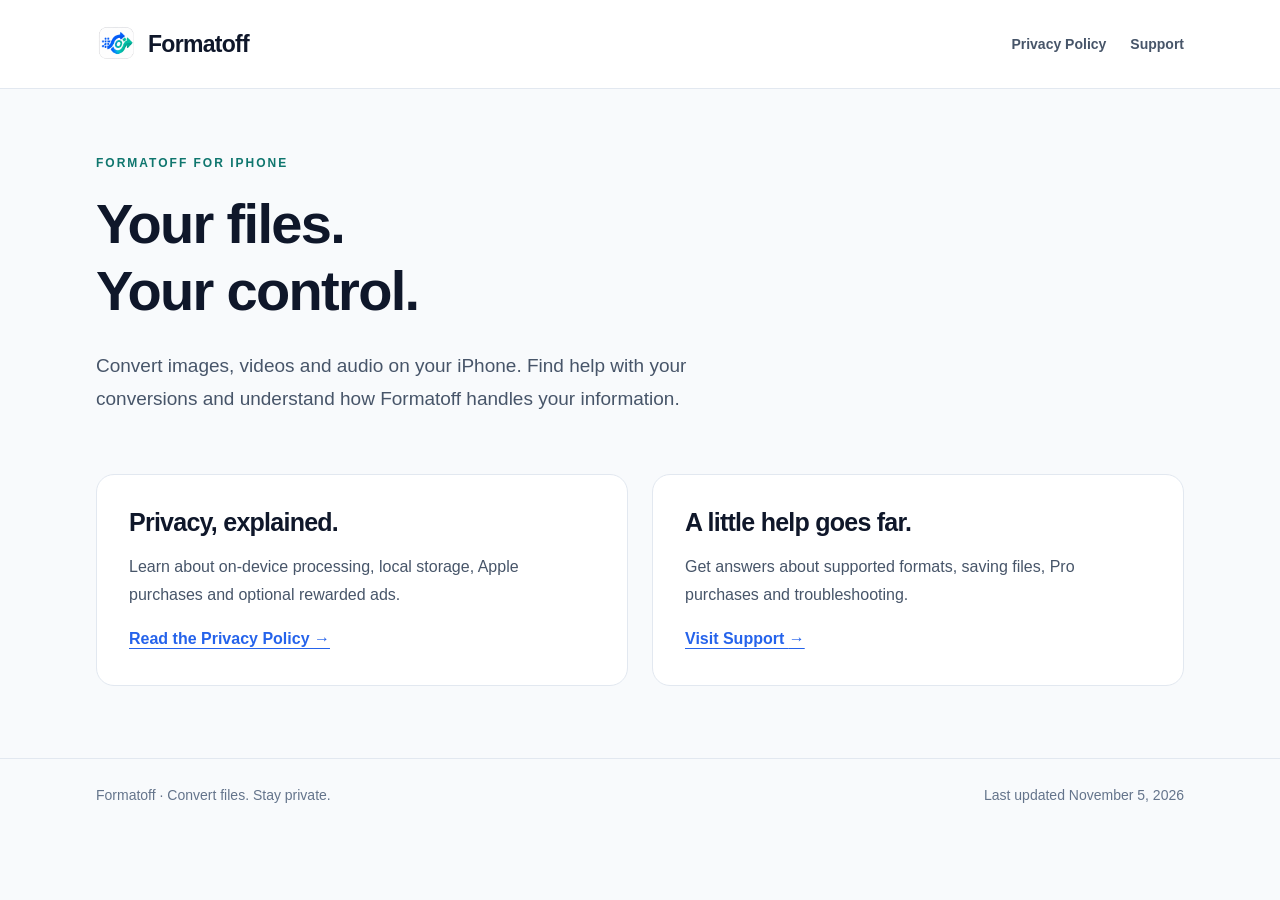
==== index.html @ ad2d810e "first commit" ====
<!doctype html>
<html lang="en">
<head>
<meta charset="utf-8">
<meta name="viewport" content="width=device-width, initial-scale=1">
<meta name="description" content="Privacy information and support for Formatoff, the on-device file converter for iPhone.">
<meta name="theme-color" content="#2563EB">
<title>Privacy & Support · Formatoff</title>
<link rel="icon" type="image/png" href="assets/logo.png">
<link rel="stylesheet" href="assets/styles.css">
</head>
<body>
<a class="skip" href="#main">Skip to content</a>
<header class="site-header"><div class="container header-inner">
<a class="brand" href="./" aria-label="Formatoff home"><img src="assets/logo.png" width="40" height="40" alt="">Formatoff</a>
<nav aria-label="Main navigation"><a href="privacy/">Privacy Policy</a><a href="support/">Support</a></nav>
</div></header>
<main id="main" class="container home">
<div class="hero"><p class="eyebrow">Formatoff for iPhone</p><h1>Your files.<br>Your control.</h1><p class="intro">Convert images, videos and audio on your iPhone. Find help with your conversions and understand how Formatoff handles your information.</p></div>
<div class="grid"><section class="card"><h2>Privacy, explained.</h2><p>Learn about on-device processing, local storage, Apple purchases and optional rewarded ads.</p><a class="card-link" href="privacy/">Read the Privacy Policy <span aria-hidden="true">→</span></a></section>
<section class="card"><h2>A little help goes far.</h2><p>Get answers about supported formats, saving files, Pro purchases and troubleshooting.</p><a class="card-link" href="support/">Visit Support <span aria-hidden="true">→</span></a></section></div></main>
<footer class="site-footer"><div class="container footer-inner"><p>Formatoff · Convert files. Stay private.</p><p>Last updated <time datetime="2026-11-05">November 5, 2026</time></p></div></footer>
</body></html>
---- assets/styles.css ----
*{box-sizing:border-box}html{color-scheme:light;scroll-padding-top:24px}body{margin:0;background:#F8FAFC;color:#0F172A;font:16px/1.75 -apple-system,BlinkMacSystemFont,"Segoe UI",sans-serif}a{color:#2563EB;text-underline-offset:4px}a:hover{text-decoration-thickness:2px}a:focus-visible,summary:focus-visible{outline:3px solid #2563EB;outline-offset:5px;border-radius:4px}.skip{position:absolute;top:-100px;left:16px;background:white;padding:8px 16px;z-index:10}.skip:focus{top:8px}.container{width:min(1088px,calc(100% - 48px));margin:auto}.site-header{background:#FFFFFF;border-bottom:1px solid #E2E8F0}.header-inner{display:flex;justify-content:space-between;align-items:center;gap:24px;padding:24px 0}.brand{display:inline-flex;align-items:center;gap:12px;font-size:23px;font-weight:750;letter-spacing:-.7px;color:#0F172A;text-decoration:none}.brand img{width:40px;height:40px;object-fit:contain}nav{display:flex;gap:24px;flex-wrap:wrap}nav a{font-size:14px;font-weight:600;color:#475569;text-decoration:none}nav a[aria-current=page]{color:#2563EB;text-decoration:underline}.hero{padding:64px 0 40px}.eyebrow{font-size:12px;font-weight:750;letter-spacing:2px;text-transform:uppercase;color:#0F766E;margin:0 0 16px}h1,h2,h3{line-height:1.2;letter-spacing:-.03em}h1{font-size:clamp(36px,6vw,56px);margin:0 0 24px}h2{font-size:25px;margin:0 0 16px}h3{font-size:19px}.intro{max-width:680px;font-size:19px;color:#475569}.meta,.muted{color:#64748B;font-size:14px}.grid{display:grid;grid-template-columns:repeat(2,minmax(0,1fr));gap:24px}.card,.document{background:#FFFFFF;border:1px solid #E2E8F0;border-radius:18px;padding:32px}.card p{color:#475569}.card-link{display:inline-block;font-weight:650}.document{max-width:800px;margin:0 auto 48px}.document section+section{border-top:1px solid #E2E8F0;padding-top:32px;margin-top:32px}.document p{margin:0 0 16px}.document p:last-child{margin-bottom:0}li+li{margin-top:8px}ul,ol{padding-left:24px}.notice{padding:20px 24px;background:#EFF6FF;border-left:3px solid #2563EB;border-radius:0 12px 12px 0;margin:24px 0;color:#1E3A8A}.toc{display:flex;gap:8px 20px;flex-wrap:wrap;margin:24px 0 32px;font-size:14px}.button{display:inline-block;background:#2563EB;color:#FFFFFF;padding:12px 20px;border-radius:12px;text-decoration:none;font-weight:650}.email{overflow-wrap:anywhere}details{border-top:1px solid #E2E8F0;padding:20px 0}details:last-child{padding-bottom:0}summary{cursor:pointer;font-weight:650;padding-right:8px}details[open] summary{margin-bottom:16px}details p{color:#475569}.site-footer{border-top:1px solid #E2E8F0;margin-top:48px;padding:24px 0 40px;color:#64748B;font-size:14px}.footer-inner{display:flex;justify-content:space-between;gap:16px;flex-wrap:wrap}.footer-inner p{margin:0}.home{min-height:58vh;padding-bottom:24px}section[id]{scroll-margin-top:24px}@media(max-width:600px){.container{width:calc(100% - 32px)}.header-inner{padding:16px 0;gap:16px;flex-wrap:wrap}nav{gap:20px}.hero{padding:40px 0 24px}.intro{font-size:17px}.grid{grid-template-columns:1fr;gap:16px}.card,.document{padding:24px;border-radius:16px}h2{font-size:23px}.document{margin-bottom:32px}.site-footer{margin-top:32px}.button{display:block;text-align:center}}
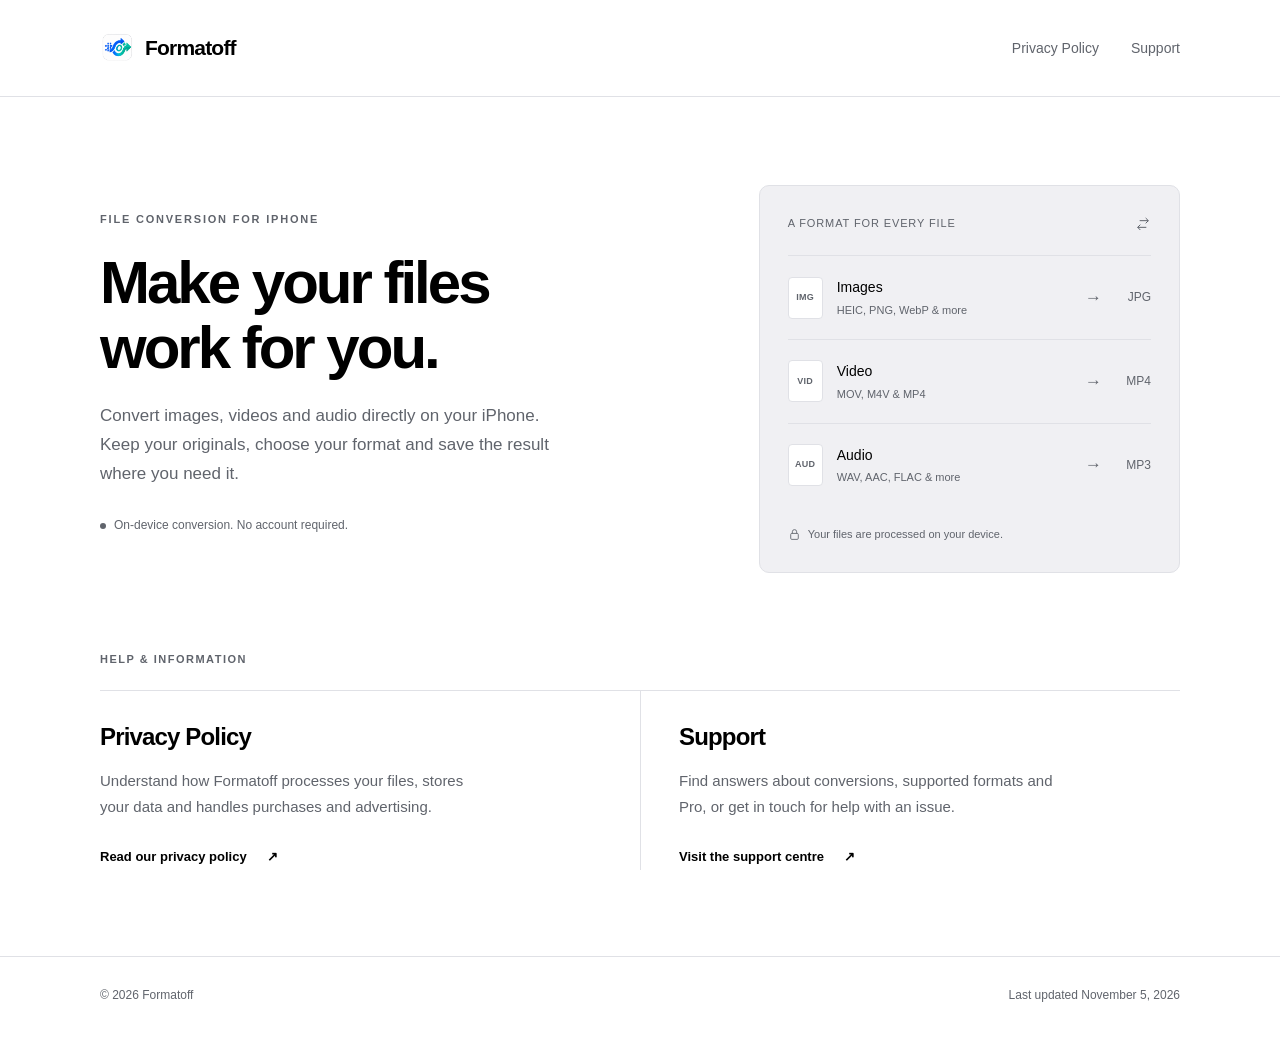
==== commit ea25eb34: "changes in theme" ====
--- a/index.html
+++ b/index.html
@@ -4,7 +4,9 @@
 <meta charset="utf-8">
 <meta name="viewport" content="width=device-width, initial-scale=1">
 <meta name="description" content="Privacy information and support for Formatoff, the on-device file converter for iPhone.">
-<meta name="theme-color" content="#2563EB">
+<meta name="theme-color" content="#ffffff" media="(prefers-color-scheme: light)">
+<meta name="theme-color" content="#000000" media="(prefers-color-scheme: dark)">
+<meta name="color-scheme" content="light dark">
 <title>Privacy & Support · Formatoff</title>
 <link rel="icon" type="image/png" href="assets/logo.png">
 <link rel="stylesheet" href="assets/styles.css">
@@ -16,8 +18,17 @@
 <nav aria-label="Main navigation"><a href="privacy/">Privacy Policy</a><a href="support/">Support</a></nav>
 </div></header>
 <main id="main" class="container home">
-<div class="hero"><p class="eyebrow">Formatoff for iPhone</p><h1>Your files.<br>Your control.</h1><p class="intro">Convert images, videos and audio on your iPhone. Find help with your conversions and understand how Formatoff handles your information.</p></div>
-<div class="grid"><section class="card"><h2>Privacy, explained.</h2><p>Learn about on-device processing, local storage, Apple purchases and optional rewarded ads.</p><a class="card-link" href="privacy/">Read the Privacy Policy <span aria-hidden="true">→</span></a></section>
-<section class="card"><h2>A little help goes far.</h2><p>Get answers about supported formats, saving files, Pro purchases and troubleshooting.</p><a class="card-link" href="support/">Visit Support <span aria-hidden="true">→</span></a></section></div></main>
-<footer class="site-footer"><div class="container footer-inner"><p>Formatoff · Convert files. Stay private.</p><p>Last updated <time datetime="2026-11-05">November 5, 2026</time></p></div></footer>
+<div class="home-top">
+<div class="hero"><p class="eyebrow">File conversion for iPhone</p><h1>Make your files<br>work for you.</h1><p class="intro">Convert images, videos and audio directly on your iPhone. Keep your originals, choose your format and save the result where you need it.</p><p class="platform"><span aria-hidden="true"></span>On-device conversion. No account required.</p></div>
+<aside class="file-panel" aria-label="Examples of supported file conversions">
+<div class="panel-label">A format for every file <svg viewBox="0 0 24 24" fill="none" stroke="currentColor" stroke-width="1.5" aria-hidden="true"><path d="M7 7h13m-4-4 4 4-4 4M17 17H4m4-4-4 4 4 4"/></svg></div>
+<div class="file-row"><span class="file-icon" aria-hidden="true">IMG</span><div><div class="file-name">Images</div><div class="file-type">HEIC, PNG, WebP &amp; more</div></div><span class="file-arrow" aria-hidden="true">→</span><span class="output">JPG</span></div>
+<div class="file-row"><span class="file-icon" aria-hidden="true">VID</span><div><div class="file-name">Video</div><div class="file-type">MOV, M4V &amp; MP4</div></div><span class="file-arrow" aria-hidden="true">→</span><span class="output">MP4</span></div>
+<div class="file-row"><span class="file-icon" aria-hidden="true">AUD</span><div><div class="file-name">Audio</div><div class="file-type">WAV, AAC, FLAC &amp; more</div></div><span class="file-arrow" aria-hidden="true">→</span><span class="output">MP3</span></div>
+<p class="panel-foot"><svg viewBox="0 0 24 24" fill="none" stroke="currentColor" stroke-width="1.6" aria-hidden="true"><rect x="5" y="10" width="14" height="11" rx="2"/><path d="M8 10V7a4 4 0 0 1 8 0v3"/></svg>Your files are processed on your device.</p>
+</aside></div>
+<h2 class="resource-heading">Help &amp; information</h2>
+<div class="grid"><section class="card"><h2>Privacy Policy</h2><p>Understand how Formatoff processes your files, stores your data and handles purchases and advertising.</p><a class="card-link" href="privacy/">Read our privacy policy <span aria-hidden="true">↗</span></a></section>
+<section class="card"><h2>Support</h2><p>Find answers about conversions, supported formats and Pro, or get in touch for help with an issue.</p><a class="card-link" href="support/">Visit the support centre <span aria-hidden="true">↗</span></a></section></div></main>
+<footer class="site-footer"><div class="container footer-inner"><p>© 2026 Formatoff</p><p>Last updated <time datetime="2026-11-05">November 5, 2026</time></p></div></footer>
 </body></html>
--- a/assets/styles.css
+++ b/assets/styles.css
@@ -1 +1,2 @@
-*{box-sizing:border-box}html{color-scheme:light;scroll-padding-top:24px}body{margin:0;background:#F8FAFC;color:#0F172A;font:16px/1.75 -apple-system,BlinkMacSystemFont,"Segoe UI",sans-serif}a{color:#2563EB;text-underline-offset:4px}a:hover{text-decoration-thickness:2px}a:focus-visible,summary:focus-visible{outline:3px solid #2563EB;outline-offset:5px;border-radius:4px}.skip{position:absolute;top:-100px;left:16px;background:white;padding:8px 16px;z-index:10}.skip:focus{top:8px}.container{width:min(1088px,calc(100% - 48px));margin:auto}.site-header{background:#FFFFFF;border-bottom:1px solid #E2E8F0}.header-inner{display:flex;justify-content:space-between;align-items:center;gap:24px;padding:24px 0}.brand{display:inline-flex;align-items:center;gap:12px;font-size:23px;font-weight:750;letter-spacing:-.7px;color:#0F172A;text-decoration:none}.brand img{width:40px;height:40px;object-fit:contain}nav{display:flex;gap:24px;flex-wrap:wrap}nav a{font-size:14px;font-weight:600;color:#475569;text-decoration:none}nav a[aria-current=page]{color:#2563EB;text-decoration:underline}.hero{padding:64px 0 40px}.eyebrow{font-size:12px;font-weight:750;letter-spacing:2px;text-transform:uppercase;color:#0F766E;margin:0 0 16px}h1,h2,h3{line-height:1.2;letter-spacing:-.03em}h1{font-size:clamp(36px,6vw,56px);margin:0 0 24px}h2{font-size:25px;margin:0 0 16px}h3{font-size:19px}.intro{max-width:680px;font-size:19px;color:#475569}.meta,.muted{color:#64748B;font-size:14px}.grid{display:grid;grid-template-columns:repeat(2,minmax(0,1fr));gap:24px}.card,.document{background:#FFFFFF;border:1px solid #E2E8F0;border-radius:18px;padding:32px}.card p{color:#475569}.card-link{display:inline-block;font-weight:650}.document{max-width:800px;margin:0 auto 48px}.document section+section{border-top:1px solid #E2E8F0;padding-top:32px;margin-top:32px}.document p{margin:0 0 16px}.document p:last-child{margin-bottom:0}li+li{margin-top:8px}ul,ol{padding-left:24px}.notice{padding:20px 24px;background:#EFF6FF;border-left:3px solid #2563EB;border-radius:0 12px 12px 0;margin:24px 0;color:#1E3A8A}.toc{display:flex;gap:8px 20px;flex-wrap:wrap;margin:24px 0 32px;font-size:14px}.button{display:inline-block;background:#2563EB;color:#FFFFFF;padding:12px 20px;border-radius:12px;text-decoration:none;font-weight:650}.email{overflow-wrap:anywhere}details{border-top:1px solid #E2E8F0;padding:20px 0}details:last-child{padding-bottom:0}summary{cursor:pointer;font-weight:650;padding-right:8px}details[open] summary{margin-bottom:16px}details p{color:#475569}.site-footer{border-top:1px solid #E2E8F0;margin-top:48px;padding:24px 0 40px;color:#64748B;font-size:14px}.footer-inner{display:flex;justify-content:space-between;gap:16px;flex-wrap:wrap}.footer-inner p{margin:0}.home{min-height:58vh;padding-bottom:24px}section[id]{scroll-margin-top:24px}@media(max-width:600px){.container{width:calc(100% - 32px)}.header-inner{padding:16px 0;gap:16px;flex-wrap:wrap}nav{gap:20px}.hero{padding:40px 0 24px}.intro{font-size:17px}.grid{grid-template-columns:1fr;gap:16px}.card,.document{padding:24px;border-radius:16px}h2{font-size:23px}.document{margin-bottom:32px}.site-footer{margin-top:32px}.button{display:block;text-align:center}}
+:root{--text:#000000;--background:#ffffff;--backgroundElement:#F0F0F3;--backgroundSelected:#E0E1E6;--textSecondary:#60646C}@media(prefers-color-scheme:dark){:root{--text:#ffffff;--background:#000000;--backgroundElement:#212225;--backgroundSelected:#2E3135;--textSecondary:#B0B4BA}}
+*{box-sizing:border-box}html{color-scheme:light dark;scroll-padding-top:32px}body{margin:0;background:var(--background);color:var(--text);font:16px/1.75 -apple-system,BlinkMacSystemFont,"Segoe UI",sans-serif;-webkit-font-smoothing:antialiased}a{color:var(--text);text-underline-offset:4px}a:hover{color:var(--text)}a:focus-visible,summary:focus-visible{outline:3px solid var(--text);outline-offset:5px;border-radius:3px}.skip{position:absolute;top:-100px;left:16px;background:var(--background);padding:8px 16px;z-index:10}.skip:focus{top:8px}.container{width:min(1080px,calc(100% - 80px));margin:auto}.site-header{border-bottom:1px solid var(--backgroundSelected)}.header-inner{display:flex;justify-content:space-between;align-items:center;gap:24px;min-height:96px}.brand{display:inline-flex;align-items:center;gap:11px;font-size:21px;font-weight:650;letter-spacing:-.8px;color:var(--text);text-decoration:none}.brand img{width:34px;height:34px;object-fit:contain;border-radius:8px}nav{display:flex;gap:32px;flex-wrap:wrap}nav a{font-size:14px;font-weight:500;color:var(--textSecondary);text-decoration:none}nav a:hover,nav a[aria-current=page]{color:var(--text)}nav a[aria-current=page]{text-decoration:underline;text-underline-offset:8px}.hero{padding:72px 0 44px;max-width:760px}.eyebrow{font-size:11px;font-weight:650;letter-spacing:1.8px;text-transform:uppercase;color:var(--textSecondary);margin:0 0 22px}h1,h2,h3{line-height:1.2;letter-spacing:-.035em;font-weight:600}h1{font-size:clamp(36px,5vw,52px);margin:0 0 22px}h2{font-size:23px;margin:0 0 16px}h3{font-size:17px;margin-top:28px}.intro{max-width:600px;font-size:18px;line-height:1.7;color:var(--textSecondary);margin:0}.meta,.muted{color:var(--textSecondary);font-size:13px}.document{max-width:760px;margin:0 0 80px;padding:36px 0 0;border-top:1px solid var(--backgroundSelected)}.document section+section{border-top:1px solid var(--backgroundSelected);padding-top:32px;margin-top:32px}.document p{margin:0 0 18px}.document p:last-child{margin-bottom:0}.document section h2{font-size:21px}.document li{color:var(--textSecondary)}li+li{margin-top:10px}ul,ol{padding-left:23px}.notice{padding:20px 24px;background:var(--backgroundElement);border-left:2px solid var(--textSecondary);margin:28px 0;color:var(--textSecondary);font-size:15px}.notice strong{color:var(--text)}.toc{display:flex;gap:10px 22px;flex-wrap:wrap;margin:28px 0 36px;font-size:13px}.toc a{color:var(--textSecondary)}.button{display:inline-block;background:var(--text);color:var(--background);padding:11px 18px;border-radius:5px;text-decoration:none;font-size:14px;font-weight:500}.button:hover{background:var(--textSecondary);color:var(--background)}.email{overflow-wrap:anywhere}details{border-top:1px solid var(--backgroundSelected);padding:21px 0}details:last-child{padding-bottom:0}summary{cursor:pointer;font-weight:500;padding-right:28px;list-style:none;position:relative;line-height:1.6}summary::-webkit-details-marker{display:none}summary:after{content:'+';position:absolute;right:2px;top:0;color:var(--textSecondary);font-size:20px;font-weight:400}details[open] summary:after{content:'−'}details[open] summary{margin-bottom:16px}details p{color:var(--textSecondary);font-size:15px}.site-footer{border-top:1px solid var(--backgroundSelected);padding:28px 0 34px;color:var(--textSecondary);font-size:12px}.footer-inner{display:flex;justify-content:space-between;gap:16px;flex-wrap:wrap}.footer-inner p{margin:0}.home{padding-top:88px;padding-bottom:86px}.home-top{display:grid;grid-template-columns:1.35fr 1fr;gap:90px;align-items:center;padding-bottom:80px}.home .hero{padding:0}.home h1{font-size:clamp(38px,5.2vw,60px);line-height:1.08;letter-spacing:-.05em}.home .intro{font-size:17px;max-width:470px}.platform{display:inline-flex;align-items:center;gap:8px;margin-top:26px;color:var(--textSecondary);font-size:12px}.platform span{height:6px;width:6px;border-radius:50%;background:var(--textSecondary)}.file-panel{background:var(--backgroundElement);border:1px solid var(--backgroundSelected);border-radius:10px;padding:28px}.panel-label{display:flex;align-items:center;justify-content:space-between;font-size:11px;letter-spacing:.08em;text-transform:uppercase;color:var(--textSecondary);padding-bottom:22px;border-bottom:1px solid var(--backgroundSelected)}.panel-label svg{width:16px;height:16px}.file-row{display:flex;align-items:center;gap:14px;padding:19px 0;border-bottom:1px solid var(--backgroundSelected)}.file-row:last-of-type{border-bottom:0}.file-icon{display:flex;width:35px;height:42px;border:1px solid var(--backgroundSelected);background:var(--background);border-radius:4px;align-items:center;justify-content:center;color:var(--textSecondary);font-size:9px;font-weight:600;letter-spacing:.03em}.file-name{font-size:14px;font-weight:500}.file-type{font-size:11px;color:var(--textSecondary);margin-top:1px}.file-arrow{margin-left:auto;color:var(--textSecondary);font-size:17px}.output{color:var(--textSecondary);font-size:12px;width:35px;text-align:right}.panel-foot{font-size:11px;color:var(--textSecondary);padding-top:18px;margin:0;display:flex;align-items:center;gap:7px}.panel-foot svg{width:13px;height:13px}.resource-heading{font-size:11px;letter-spacing:1.5px;text-transform:uppercase;color:var(--textSecondary);margin:0 0 24px;font-weight:600}.grid{display:grid;grid-template-columns:repeat(2,minmax(0,1fr));border-top:1px solid var(--backgroundSelected)}.card{padding:32px 38px 0 0}.card+ .card{padding-left:38px;border-left:1px solid var(--backgroundSelected)}.card h2{font-size:24px}.card p{color:var(--textSecondary);font-size:15px;max-width:390px;margin:0 0 22px}.card-link{display:inline-flex;align-items:center;gap:20px;color:var(--text);text-decoration:none;font-size:13px;font-weight:600}.card-link:hover span{transform:translateX(4px)}.card-link span{transition:transform .15s}section[id]{scroll-margin-top:32px}@media(min-width:1000px){body:has(.document) .hero{padding-top:64px}body:has(.document) main{padding-left:90px}}@media(max-width:760px){.container{width:calc(100% - 40px)}.header-inner{min-height:80px;gap:16px}.brand{font-size:19px}nav{gap:20px}nav a{font-size:12px}.hero{padding:44px 0 32px}.home{padding-top:48px;padding-bottom:50px}.home-top{grid-template-columns:1fr;gap:36px;padding-bottom:46px}.home h1{max-width:460px}.file-panel{max-width:480px;width:100%}.grid{grid-template-columns:1fr}.card{padding:26px 0}.card+ .card{padding:26px 0 0;border-left:0;border-top:1px solid var(--backgroundSelected)}.intro{font-size:17px}.document{padding-top:28px;margin-bottom:48px}.footer-inner{gap:8px;flex-direction:column}.notice{padding:18px}.eyebrow{margin-bottom:18px}}@media(prefers-reduced-motion:reduce){*{transition:none!important}}
